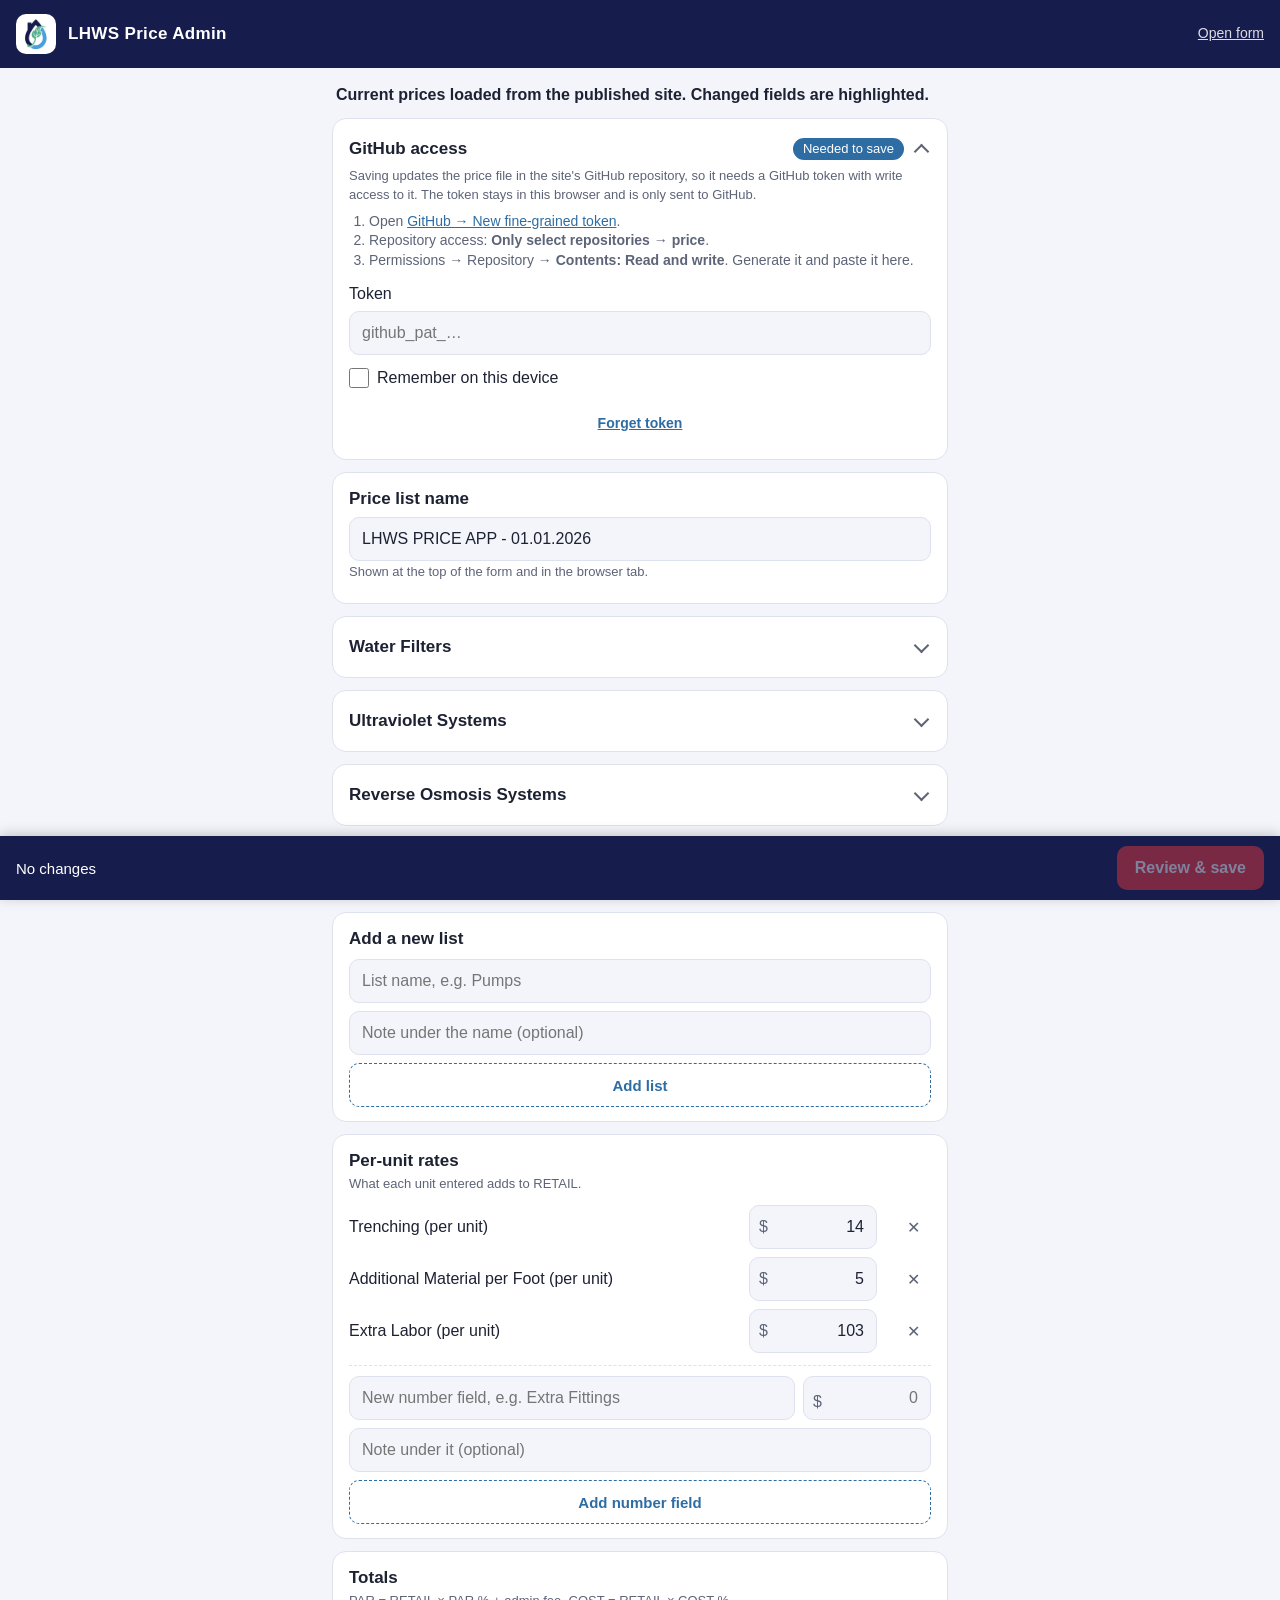
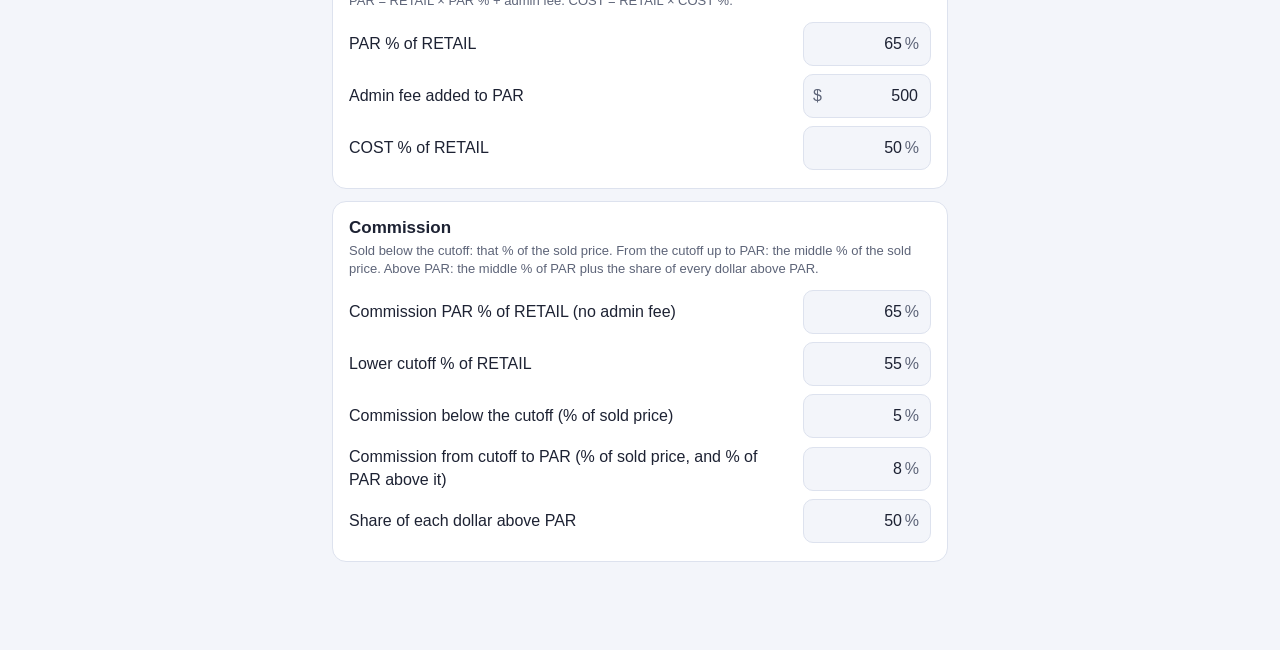
==== admin.html @ e41e4ee5 "Rebuild the LHWS price app with quantities and commission Same questions, options, prices and RETAIL" ====
<!doctype html>
<html lang="en">
<head>
  <meta charset="utf-8">
  <meta name="viewport" content="width=device-width, initial-scale=1, viewport-fit=cover">
  <meta name="robots" content="noindex">
  <title>LHWS Price Admin</title>
  <meta name="theme-color" content="#161c4c">
  <link rel="icon" type="image/png" href="icons/favicon.png">
  <link rel="stylesheet" href="styles.css?v=4">
  <link rel="stylesheet" href="admin.css?v=3">
</head>
<body class="admin">
  <header class="top">
    <img src="icons/icon-192.png" alt="" width="40" height="40">
    <h1>LHWS Price Admin</h1>
    <a class="top-link" href="./">Open form</a>
  </header>

  <main class="wrap">
    <p id="load-status" class="status" role="status" aria-live="polite"></p>

    <details class="card" id="access" hidden>
      <summary><span class="q-label">GitHub access</span><span class="count" id="access-state"></span></summary>
      <p class="sub">Saving updates the price file in the site's GitHub repository, so it needs a GitHub token
        with write access to it. The token stays in this browser and is only sent to GitHub.</p>
      <ol class="help">
        <li>Open <a href="https://github.com/settings/personal-access-tokens/new" target="_blank" rel="noopener">GitHub → New fine-grained token</a>.</li>
        <li>Repository access: <b>Only select repositories</b> → <b>price</b>.</li>
        <li>Permissions → Repository → <b>Contents: Read and write</b>. Generate it and paste it here.</li>
      </ol>
      <label class="field">
        <span>Token</span>
        <input type="password" id="token" autocomplete="off" spellcheck="false" placeholder="github_pat_…">
      </label>
      <label class="check"><input type="checkbox" id="remember"> Remember on this device</label>
      <button type="button" class="link-btn" id="forget">Forget token</button>
    </details>

    <form id="admin-form" novalidate hidden>
      <section class="card">
        <label class="field">
          <span class="q-label">Price list name</span>
          <input type="text" id="title" autocomplete="off">
        </label>
        <p class="error" id="title-error"></p>
        <p class="sub">Shown at the top of the form and in the browser tab.</p>
      </section>
      <div id="pickers"></div>
      <section class="card" id="numbers">
        <span class="q-label">Per-unit rates</span>
        <p class="sub">What each unit entered adds to RETAIL.</p>
        <div id="number-rows"></div>
      </section>
      <section class="card" id="calc">
        <span class="q-label">Totals</span>
        <p class="sub">PAR = RETAIL × PAR % + admin fee. COST = RETAIL × COST %.</p>
        <div id="calc-rows"></div>
      </section>
      <section class="card" id="commission">
        <span class="q-label">Commission</span>
        <p class="sub">Sold below the cutoff: that % of the sold price. From the cutoff up to PAR: the middle % of the
          sold price. Above PAR: the middle % of PAR plus the share of every dollar above PAR.</p>
        <div id="comm-rows"></div>
      </section>
    </form>

    <section class="card review" id="review" hidden>
      <span class="q-label">Review changes</span>
      <ul id="change-list"></ul>
      <p id="save-status" class="status" role="status" aria-live="polite"></p>
      <button type="button" class="submit save" id="save-btn">Save to site</button>
      <button type="button" class="secondary" id="download-btn">Download form-data.js instead</button>
      <button type="button" class="link-btn" id="undo-btn">Undo all changes</button>
    </section>
  </main>

  <div class="totals-bar admin-bar" id="admin-bar" hidden>
    <span id="change-count">No changes</span>
    <button type="button" id="review-btn" disabled>Review &amp; save</button>
  </div>

  <script src="form-data-writer.js?v=2"></script>
  <script src="admin.js?v=6"></script>
</body>
</html>
---- styles.css ----
:root {
  --navy: #161c4c;
  --blue: #2e6da4;
  --green: #52b08c;
  --red: #f23a3c;
  --bg: #f3f5fa;
  --card: #ffffff;
  --text: #1d2233;
  --muted: #5d6478;
  --line: #dde2ee;
  --tick: #e8f1fb;
  color-scheme: light;
}

@media (prefers-color-scheme: dark) {
  :root {
    --bg: #0f1224;
    --card: #1a1f38;
    --text: #eef0f7;
    --muted: #a3aac2;
    --line: #2d3458;
    --tick: #22305a;
    --blue: #6aa6e0;
    color-scheme: dark;
  }
}

* { box-sizing: border-box; }

body {
  margin: 0;
  background: var(--bg);
  color: var(--text);
  font: 16px/1.4 -apple-system, BlinkMacSystemFont, "Segoe UI", Roboto, Helvetica, Arial, sans-serif;
  padding-bottom: calc(76px + env(safe-area-inset-bottom));
  -webkit-text-size-adjust: 100%;
}

.top {
  display: flex;
  align-items: center;
  gap: 12px;
  padding: 14px 16px;
  padding-top: calc(14px + env(safe-area-inset-top));
  background: var(--navy);
  color: #fff;
}
.top img { border-radius: 10px; background: #fff; }
.top h1 { font-size: 17px; margin: 0; letter-spacing: .02em; }

form { max-width: 640px; margin: 0 auto; padding: 12px 12px 0; }

.card {
  background: var(--card);
  border: 1px solid var(--line);
  border-radius: 14px;
  padding: 14px 16px;
  margin-bottom: 12px;
}

details.card > summary {
  list-style: none;
  display: flex;
  align-items: center;
  justify-content: space-between;
  cursor: pointer;
  min-height: 32px;
}
details.card > summary::-webkit-details-marker { display: none; }
details.card > summary::after {
  content: "";
  width: 9px; height: 9px;
  border-right: 2px solid var(--muted);
  border-bottom: 2px solid var(--muted);
  transform: rotate(45deg);
  margin: 0 4px 4px 12px;
  transition: transform .15s;
}
details.card[open] > summary::after { transform: rotate(-135deg); margin-bottom: -4px; }

.q-label { font-weight: 650; font-size: 17px; display: block; }
.count { margin-left: auto; font-size: 13px; color: #fff; background: var(--blue); border-radius: 999px; padding: 2px 10px; }
.count:empty { display: none; }
.sub { color: var(--muted); font-size: 13px; margin: 2px 0 8px; }

.options { margin-top: 6px; }
.group + .group { border-top: 1px dashed var(--line); margin-top: 6px; padding-top: 6px; }

.option {
  display: flex;
  align-items: center;
  gap: 12px;
  min-height: 48px;
  padding: 8px 10px;
  margin: 0 -10px;
  border-radius: 10px;
  cursor: pointer;
  -webkit-tap-highlight-color: transparent;
}
.option:has(input:checked) { background: var(--tick); font-weight: 600; }
.option input { width: 22px; height: 22px; flex: none; accent-color: var(--blue); margin: 0; }

.number .q-label { margin-bottom: 8px; }
.stepper { display: flex; gap: 8px; }
.stepper input {
  flex: 1;
  min-width: 0;
  height: 48px;
  font-size: 18px;
  text-align: center;
  border: 1px solid var(--line);
  border-radius: 10px;
  background: var(--bg);
  color: var(--text);
}
.stepper input[aria-invalid="true"] { border-color: var(--red); }
.step {
  width: 52px; height: 48px;
  flex: none;
  font-size: 24px;
  border: 1px solid var(--line);
  border-radius: 10px;
  background: var(--card);
  color: var(--blue);
  cursor: pointer;
}
.number .sub { margin: 6px 0 0; }
.error { color: var(--red); font-size: 13px; margin: 4px 0 0; }
.error:empty { display: none; }

.divider { border: 0; border-top: 3px solid #919ee2; margin: 10px 0 14px; }

.results .result {
  display: flex;
  align-items: center;
  justify-content: space-between;
  gap: 12px;
  padding: 10px 0;
}
.results .result + .result { border-top: 1px solid var(--line); }
.r-label { font-weight: 650; display: block; }
.results .sub { margin: 0; }
output { font-size: 20px; font-weight: 700; font-variant-numeric: tabular-nums; white-space: nowrap; }

.actions { text-align: center; padding: 8px 0 20px; }
.submit {
  width: 100%;
  height: 54px;
  border: 0;
  border-radius: 12px;
  background: var(--red);
  color: #fff;
  font-size: 17px;
  font-weight: 700;
  letter-spacing: .04em;
  cursor: pointer;
}
.submit:disabled { opacity: .6; }
.hint { color: var(--muted); font-size: 13px; margin: 8px 0 0; }
.status { margin: 10px 0 0; font-weight: 600; }
.status.ok { color: var(--green); }
.status.bad { color: var(--red); }

.totals-bar {
  position: fixed;
  left: 0; right: 0; bottom: 0;
  display: flex;
  justify-content: space-around;
  gap: 4px;
  padding: 10px 8px calc(10px + env(safe-area-inset-bottom));
  background: var(--navy);
  color: #fff;
  box-shadow: 0 -2px 12px rgba(0, 0, 0, .2);
}
.totals-bar div { text-align: center; min-width: 0; }
.totals-bar span { display: block; font-size: 11px; opacity: .75; letter-spacing: .06em; }
.totals-bar b { font-size: 16px; font-variant-numeric: tabular-nums; }

.stepper input::-webkit-outer-spin-button,
.stepper input::-webkit-inner-spin-button { -webkit-appearance: none; margin: 0; }
.stepper input[type=number] { -moz-appearance: textfield; appearance: textfield; }

/* ---- Tabs ---- */
.tabs {
  position: sticky; top: 0; z-index: 5;
  display: flex; gap: 6px;
  max-width: 640px; margin: 0 auto;
  padding: 10px 12px;
  background: var(--bg);
}
.tabs button {
  flex: 1; min-height: 46px;
  border: 1px solid var(--line); border-radius: 12px;
  background: var(--card); color: var(--text);
  font: inherit; font-weight: 650; cursor: pointer;
}
.tabs button[aria-selected="true"] { background: var(--navy); border-color: var(--navy); color: #fff; }
@media (prefers-color-scheme: dark) {
  .tabs button[aria-selected="true"] { background: var(--blue); border-color: var(--blue); color: #0f1224; }
}
form { padding-top: 0; }
[hidden] { display: none !important; }

/* ---- Quantity on picked options ---- */
.option-row { display: flex; align-items: center; gap: 8px; flex-wrap: wrap; }
.option-row .option { flex: 1 1 200px; }
.qty { display: flex; align-items: center; gap: 6px; margin-left: auto; padding: 2px 0 6px; }
.qty-label { font-size: 13px; color: var(--muted); }
.qty .step { width: 44px; height: 44px; font-size: 22px; }
.qty-input {
  width: 52px; height: 44px; text-align: center; font-size: 17px;
  border: 1px solid var(--line); border-radius: 10px; background: var(--bg); color: var(--text);
  -moz-appearance: textfield; appearance: textfield;
}
.qty-input::-webkit-outer-spin-button, .qty-input::-webkit-inner-spin-button { -webkit-appearance: none; margin: 0; }

/* ---- Commission ---- */
.comm-row output { color: var(--green); }
.link-btn {
  background: none; border: 0; padding: 10px 0 2px; min-height: 44px;
  color: var(--blue); font: inherit; font-weight: 600; text-align: left; cursor: pointer;
}
.sold-label { margin-top: 14px; }
.money-input {
  display: flex; align-items: center; gap: 6px; margin-top: 8px;
  border: 1px solid var(--line); border-radius: 10px; background: var(--bg); padding: 0 12px;
}
.money-input:focus-within { border-color: var(--blue); }
.money-input span { font-size: 20px; color: var(--muted); }
.money-input input {
  flex: 1; min-width: 0; height: 52px; border: 0; outline: 0; background: transparent;
  color: var(--text); font-size: 20px; font-variant-numeric: tabular-nums;
}
.money-input:has(input[aria-invalid="true"]) { border-color: var(--red); }
.quick { display: flex; gap: 8px; margin-top: 10px; }
.quick button {
  flex: 1; min-height: 44px; border: 1px solid var(--line); border-radius: 10px;
  background: var(--card); color: var(--blue); font: inherit; font-weight: 600; cursor: pointer;
}
.result.big output { font-size: 28px; color: var(--green); }
.comm-card .result { display: flex; align-items: center; justify-content: space-between; gap: 12px; }
.breakdown { width: 100%; border-collapse: collapse; margin-top: 8px; font-size: 15px; }
.breakdown td { padding: 8px 0; border-top: 1px solid var(--line); }
.breakdown td.num { text-align: right; font-variant-numeric: tabular-nums; white-space: nowrap; padding-left: 12px; }
.breakdown tr.total td { font-weight: 700; border-top: 2px solid var(--text); }
.tiers { margin: 8px 0 0; padding-left: 20px; color: var(--muted); }
.tiers li { margin: 6px 0; }
.tiers li.current { color: var(--text); font-weight: 650; }
#panel-comm .card > .result { display: flex; align-items: center; justify-content: space-between; gap: 12px; }

/* Four totals in the bar: shrink a little on narrow phones. */
.totals-bar b { font-size: 15px; }
.bar-comm b { color: #8fe0be; }
@media (max-width: 380px) {
  .totals-bar { gap: 2px; padding-left: 4px; padding-right: 4px; }
  .totals-bar span { font-size: 9.5px; letter-spacing: .02em; }
  .totals-bar b { font-size: 12.5px; }
}
---- admin.css ----
/* Admin page additions on top of styles.css. */
[hidden] { display: none !important; }
.top .top-link { margin-left: auto; color: #fff; font-size: 14px; opacity: .85; }
.wrap { max-width: 640px; margin: 0 auto; padding: 12px 12px 0; }
.wrap form { padding: 0; }
.wrap > .status { margin: 4px 4px 12px; }

.field { display: block; }
.field > span { display: block; margin-bottom: 6px; }
.field input, .price input {
  width: 100%;
  height: 44px;
  font-size: 16px;
  padding: 0 12px;
  border: 1px solid var(--line);
  border-radius: 10px;
  background: var(--bg);
  color: var(--text);
}
.check { display: flex; align-items: center; gap: 8px; margin: 12px 0 4px; }
.check input { width: 20px; height: 20px; accent-color: var(--blue); margin: 0; }
.help { color: var(--muted); font-size: 14px; padding-left: 20px; margin: 0 0 12px; }
.help a { color: var(--blue); }
#access .count.ok { background: var(--green); }

.price {
  display: flex;
  align-items: center;
  justify-content: space-between;
  gap: 12px;
  min-height: 52px;
  padding: 4px 0;
}
.price > label { flex: 1; min-width: 0; }
.price .was { display: block; color: var(--muted); font-size: 12px; }
.price .was:empty { display: none; }
.money { position: relative; flex: none; width: 128px; }
.money input { text-align: right; font-variant-numeric: tabular-nums; padding-left: 24px; }
.money::before {
  position: absolute; left: 10px; top: 50%; transform: translateY(-50%);
  color: var(--muted); pointer-events: none;
}
.money.dollar::before { content: "$"; }
.money.percent input { padding-left: 12px; padding-right: 28px; }
.money.percent::after {
  content: "%"; position: absolute; right: 12px; top: 50%; transform: translateY(-50%); color: var(--muted);
}
.price input.changed { border-color: var(--blue); background: var(--tick); font-weight: 650; }
.price input[aria-invalid="true"] { border-color: var(--red); }
.price .error { flex-basis: 100%; }
.price-row { display: flex; flex-wrap: wrap; }

.review ul { padding-left: 20px; margin: 8px 0 12px; }
.review li { margin: 4px 0; }
.review .save { background: var(--blue); }
.secondary {
  width: 100%; height: 48px; margin-top: 10px;
  border: 1px solid var(--line); border-radius: 12px;
  background: var(--card); color: var(--blue); font-size: 16px; font-weight: 600; cursor: pointer;
}
.link-btn {
  display: block; margin: 12px auto 0; padding: 6px;
  border: 0; background: none; color: var(--blue); font-size: 14px; text-decoration: underline; cursor: pointer;
}

.admin-bar { align-items: center; justify-content: space-between; padding-left: 16px; padding-right: 16px; }
.admin-bar span { display: inline; font-size: 15px; opacity: 1; letter-spacing: 0; }
.admin-bar button {
  height: 44px; padding: 0 18px; border: 0; border-radius: 10px;
  background: var(--red); color: #fff; font-size: 16px; font-weight: 700; cursor: pointer;
}
.admin-bar button:disabled { opacity: .45; cursor: default; }

.remove {
  flex: none; width: 36px; height: 36px; margin-left: 6px;
  border: 0; border-radius: 8px; background: none; color: var(--muted); font-size: 16px; cursor: pointer;
}
.remove:hover { background: var(--tick); color: var(--red); }
.add-form { border-top: 1px dashed var(--line); margin-top: 8px; padding-top: 10px; }
.card.add-form { border-top: 1px solid var(--line); margin-top: 0; padding-top: 14px; }
.add-form input[type=text] {
  width: 100%; min-width: 0; height: 44px; font-size: 16px; padding: 0 12px; margin-bottom: 8px;
  border: 1px solid var(--line); border-radius: 10px; background: var(--bg); color: var(--text);
}
.add-line { display: flex; gap: 8px; }
.add-line input[type=text] { flex: 1; }
.add-form .money input {
  width: 100%; height: 44px; font-size: 16px; padding: 0 12px 0 24px; text-align: right;
  border: 1px solid var(--line); border-radius: 10px; background: var(--bg); color: var(--text);
}
.add-btn {
  width: 100%; height: 44px; border: 1px dashed var(--blue); border-radius: 10px;
  background: none; color: var(--blue); font-size: 15px; font-weight: 600; cursor: pointer;
}
.link-btn.danger { color: var(--red); }
.add-form .q-label { margin-bottom: 8px; }
.money input::-webkit-outer-spin-button,
.money input::-webkit-inner-spin-button { -webkit-appearance: none; margin: 0; }
.money input[type=number] { -moz-appearance: textfield; appearance: textfield; }
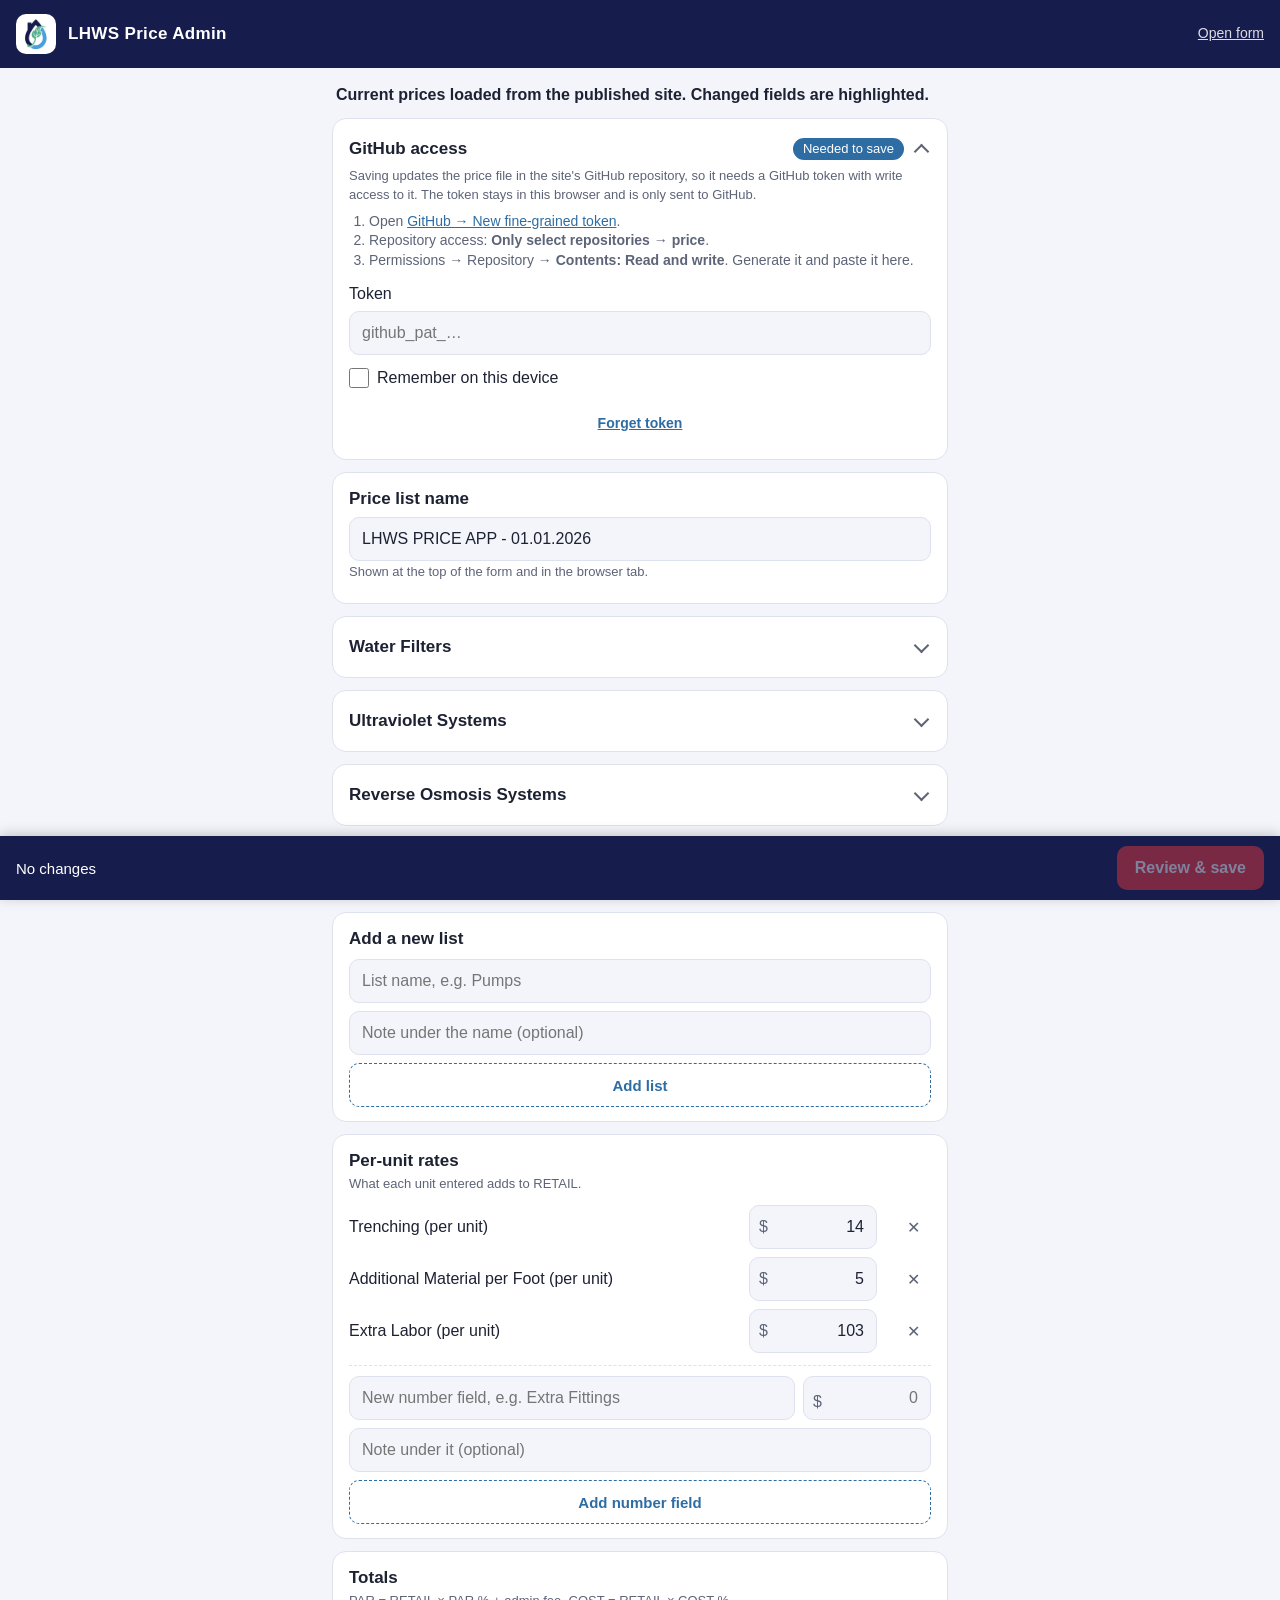
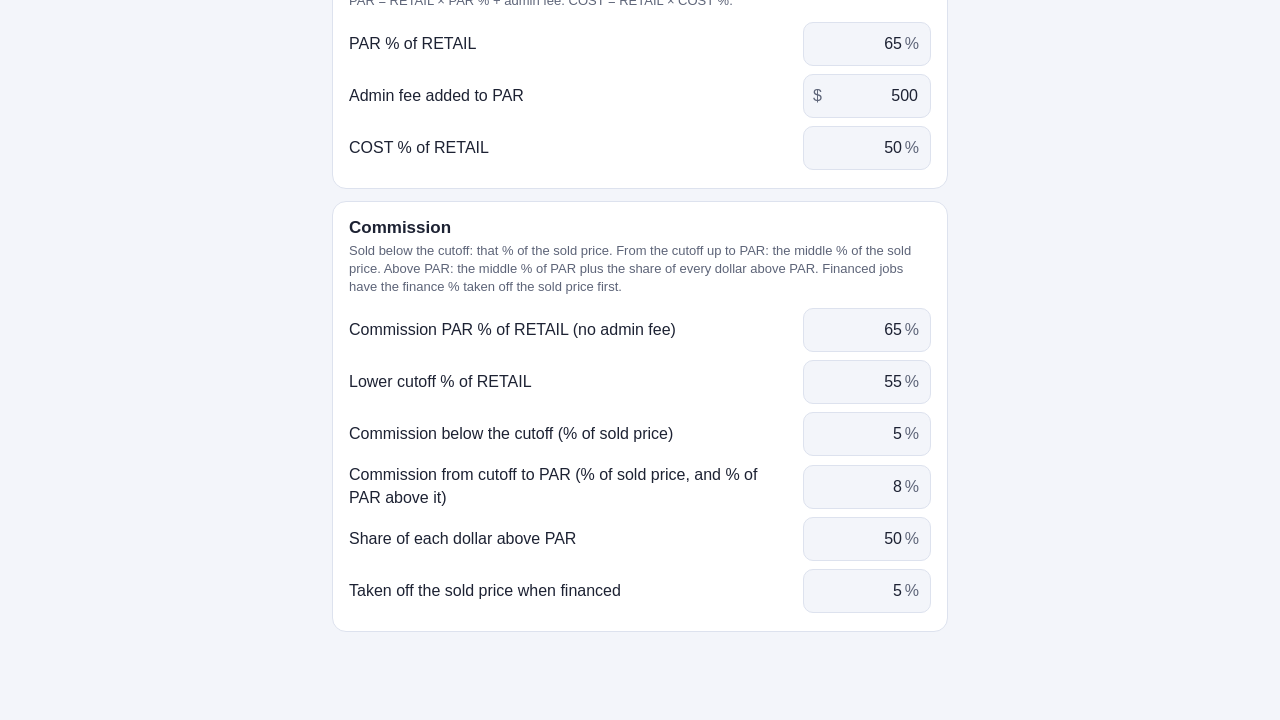
==== commit d8765870: "Add upfront/financing choice and show earnings above retail Financed jobs have 5% of the sold price " ====
--- a/admin.html
+++ b/admin.html
@@ -60,7 +60,7 @@
       <section class="card" id="commission">
         <span class="q-label">Commission</span>
         <p class="sub">Sold below the cutoff: that % of the sold price. From the cutoff up to PAR: the middle % of the
-          sold price. Above PAR: the middle % of PAR plus the share of every dollar above PAR.</p>
+          sold price. Above PAR: the middle % of PAR plus the share of every dollar above PAR. Financed jobs have the finance % taken off the sold price first.</p>
         <div id="comm-rows"></div>
       </section>
     </form>
@@ -80,7 +80,7 @@
     <button type="button" id="review-btn" disabled>Review &amp; save</button>
   </div>
 
-  <script src="form-data-writer.js?v=2"></script>
-  <script src="admin.js?v=6"></script>
+  <script src="form-data-writer.js?v=3"></script>
+  <script src="admin.js?v=7"></script>
 </body>
 </html>
--- a/styles.css
+++ b/styles.css
@@ -256,3 +256,18 @@
   .totals-bar span { font-size: 9.5px; letter-spacing: .02em; }
   .totals-bar b { font-size: 12.5px; }
 }
+
+/* ---- Payment: upfront or financing ---- */
+.pay { border: 0; margin: 14px 0 0; padding: 0; min-width: 0; }
+.pay legend { padding: 0; margin-bottom: 8px; }
+.seg { display: flex; gap: 6px; padding: 4px; border-radius: 12px; background: var(--bg); border: 1px solid var(--line); }
+.seg label { flex: 1; position: relative; cursor: pointer; }
+.seg input { position: absolute; opacity: 0; width: 1px; height: 1px; }
+.seg span {
+  display: flex; align-items: center; justify-content: center; min-height: 44px;
+  border-radius: 9px; font-weight: 650; color: var(--muted);
+}
+.seg input:checked + span { background: var(--card); color: var(--text); box-shadow: 0 1px 3px rgba(0, 0, 0, .15); }
+.seg input:focus-visible + span { outline: 3px solid var(--blue); outline-offset: 1px; }
+.pay .sub { margin-top: 6px; }
+.breakdown tr.sub-total td { font-weight: 650; }
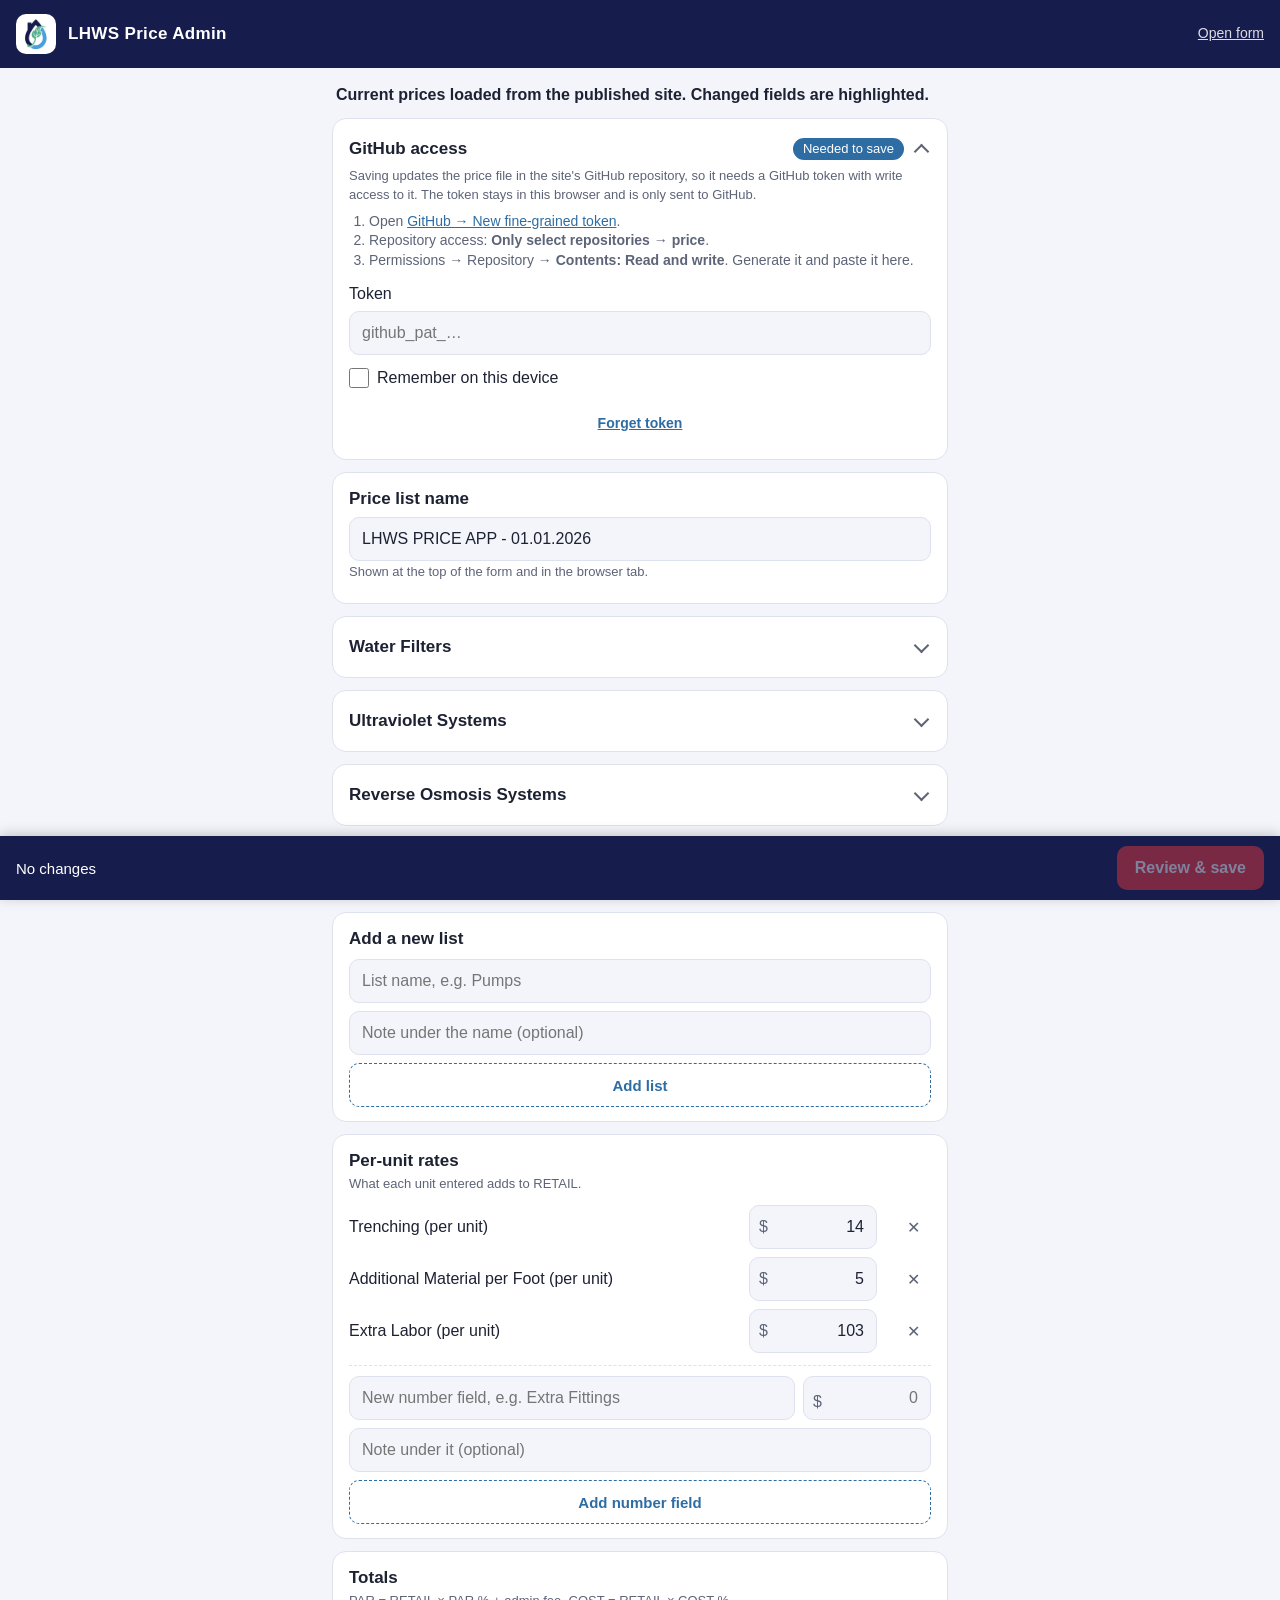
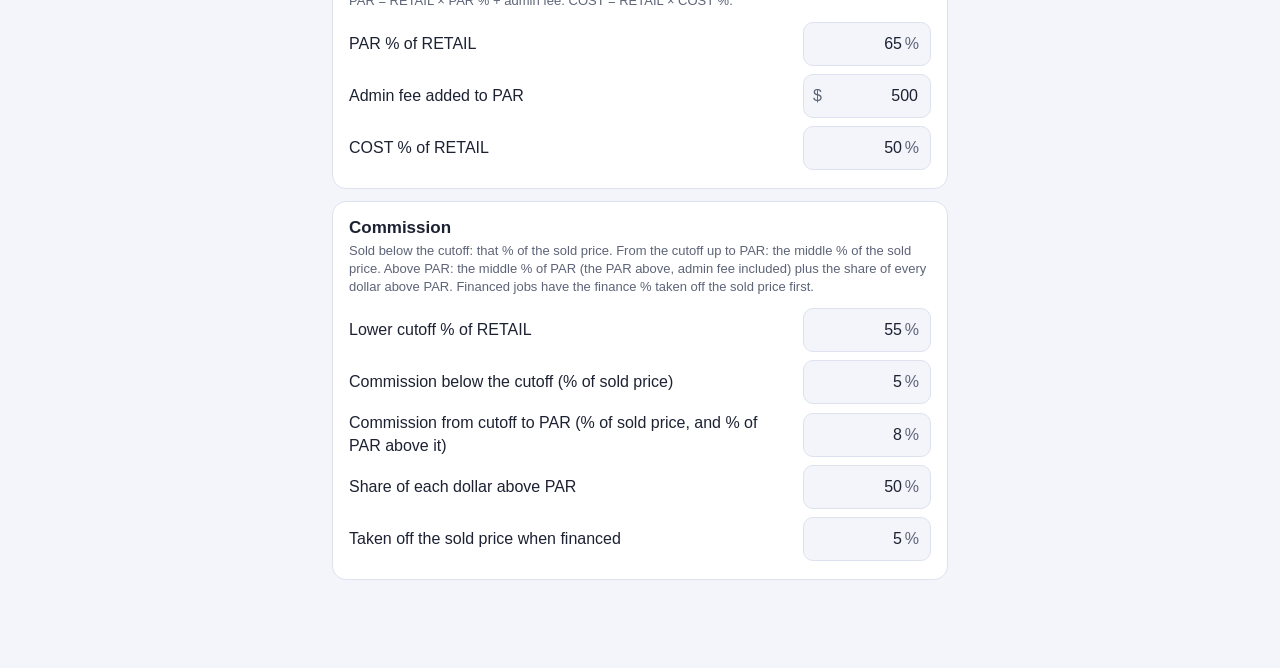
==== commit c4ecb7e5: "Base commission on the PAR shown on the Quote tab Commission PAR is now 65% of retail plus the $500 " ====
--- a/admin.html
+++ b/admin.html
@@ -60,7 +60,7 @@
       <section class="card" id="commission">
         <span class="q-label">Commission</span>
         <p class="sub">Sold below the cutoff: that % of the sold price. From the cutoff up to PAR: the middle % of the
-          sold price. Above PAR: the middle % of PAR plus the share of every dollar above PAR. Financed jobs have the finance % taken off the sold price first.</p>
+          sold price. Above PAR: the middle % of PAR (the PAR above, admin fee included) plus the share of every dollar above PAR. Financed jobs have the finance % taken off the sold price first.</p>
         <div id="comm-rows"></div>
       </section>
     </form>
@@ -80,7 +80,7 @@
     <button type="button" id="review-btn" disabled>Review &amp; save</button>
   </div>
 
-  <script src="form-data-writer.js?v=3"></script>
-  <script src="admin.js?v=7"></script>
+  <script src="form-data-writer.js?v=4"></script>
+  <script src="admin.js?v=8"></script>
 </body>
 </html>
--- a/styles.css
+++ b/styles.css
@@ -271,3 +271,28 @@
 .seg input:focus-visible + span { outline: 3px solid var(--blue); outline-offset: 1px; }
 .pay .sub { margin-top: 6px; }
 .breakdown tr.sub-total td { font-weight: 650; }
+
+/* ---- Save this sale / My sales ---- */
+.field-label { display: block; font-weight: 600; font-size: 15px; margin: 12px 0 6px; }
+.text-input {
+  width: 100%; min-height: 48px; padding: 10px 12px; font: inherit; font-size: 17px;
+  border: 1px solid var(--line); border-radius: 10px; background: var(--bg); color: var(--text);
+}
+.text-input:focus { border-color: var(--blue); outline: none; }
+.save-btn { margin-top: 14px; background: var(--blue); }
+.sales-totals { display: grid; grid-template-columns: 1fr 1fr; gap: 8px; margin: 10px 0 4px; }
+.sales-totals div { background: var(--bg); border-radius: 10px; padding: 10px 12px; }
+.sales-totals span { display: block; font-size: 12px; color: var(--muted); letter-spacing: .04em; text-transform: uppercase; }
+.sales-totals b { font-size: 20px; color: var(--green); font-variant-numeric: tabular-nums; }
+.sales-list { list-style: none; margin: 8px 0 0; padding: 0; }
+.sales-list li { border-top: 1px solid var(--line); padding: 12px 0; }
+.sale-top { display: flex; justify-content: space-between; align-items: baseline; gap: 12px; }
+.sale-date { font-weight: 650; min-width: 0; overflow-wrap: anywhere; }
+.sale-comm { color: var(--green); font-size: 18px; font-variant-numeric: tabular-nums; white-space: nowrap; }
+.sales-list .sub { margin: 4px 0 0; }
+.sale-items { margin: 4px 0 0; font-size: 13px; color: var(--muted); }
+.del-btn {
+  margin-top: 8px; min-height: 40px; padding: 6px 14px; border-radius: 10px; cursor: pointer;
+  border: 1px solid var(--line); background: transparent; color: var(--red); font: inherit; font-size: 14px; font-weight: 600;
+}
+.del-btn.armed { background: var(--red); border-color: var(--red); color: #fff; }
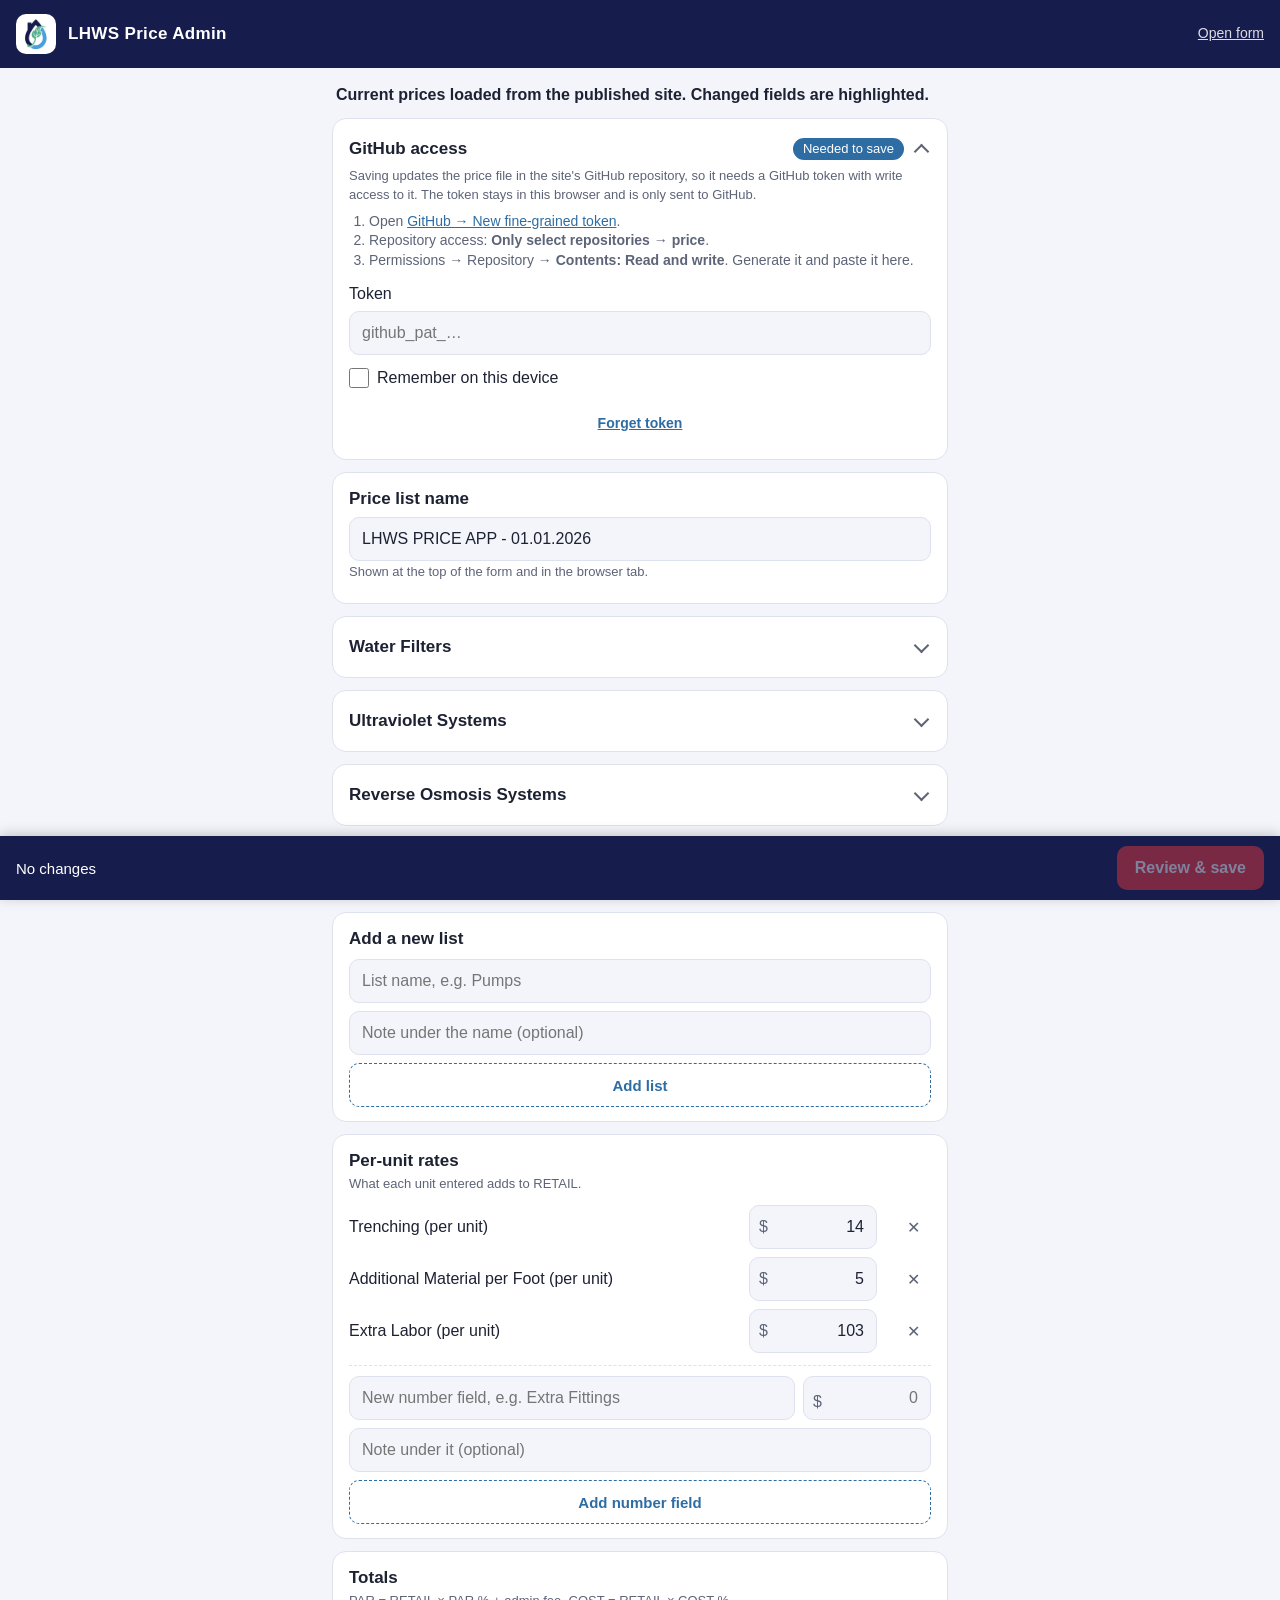
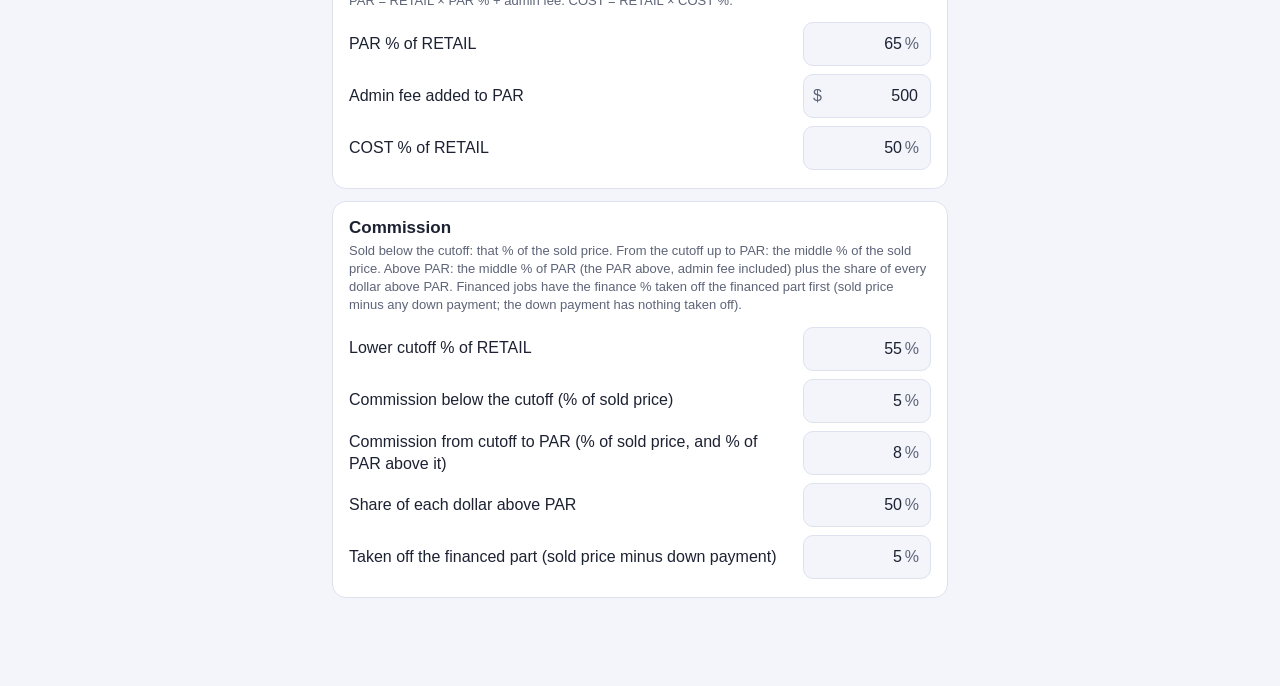
==== commit ef47ef66: "Add a down payment to financed sales The finance % now comes off only the financed part (sold price " ====
--- a/admin.html
+++ b/admin.html
@@ -60,7 +60,7 @@
       <section class="card" id="commission">
         <span class="q-label">Commission</span>
         <p class="sub">Sold below the cutoff: that % of the sold price. From the cutoff up to PAR: the middle % of the
-          sold price. Above PAR: the middle % of PAR (the PAR above, admin fee included) plus the share of every dollar above PAR. Financed jobs have the finance % taken off the sold price first.</p>
+          sold price. Above PAR: the middle % of PAR (the PAR above, admin fee included) plus the share of every dollar above PAR. Financed jobs have the finance % taken off the financed part first (sold price minus any down payment; the down payment has nothing taken off).</p>
         <div id="comm-rows"></div>
       </section>
     </form>
